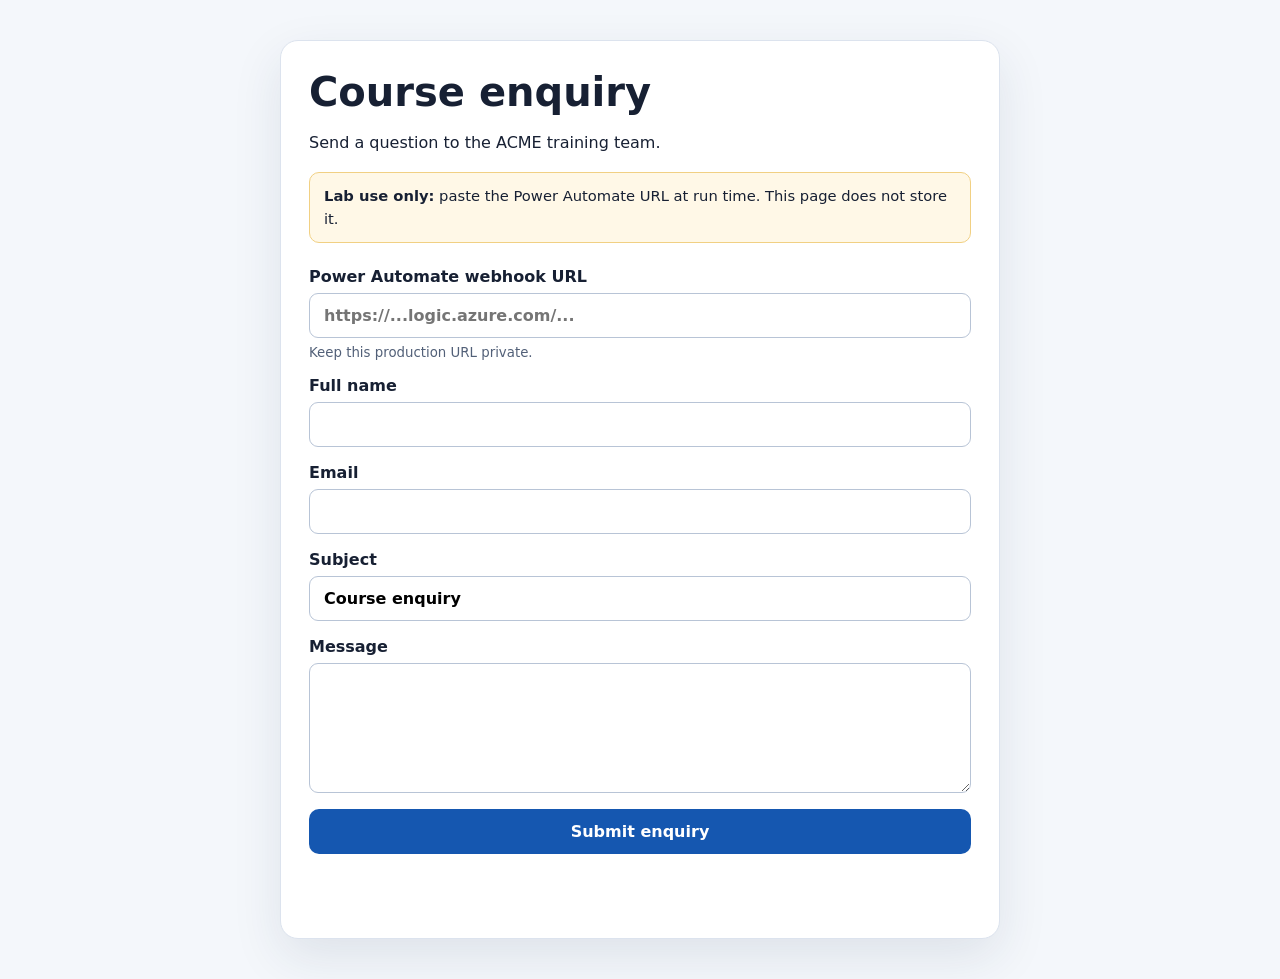
==== labs/Day 1/Lab 6A - External Enquiry Webhook/assets/enquiry-form.html @ 424aebd9 "feat: add webhook and IT support RAG labs" ====
<!doctype html>
<html lang="en">
<head>
  <meta charset="utf-8">
  <meta name="viewport" content="width=device-width, initial-scale=1">
  <title>ACME Course Enquiry</title>
  <style>
    :root { color-scheme: light; font-family: Inter, system-ui, sans-serif; }
    * { box-sizing: border-box; }
    body { margin: 0; background: #f4f7fb; color: #172033; }
    main { width: min(720px, calc(100% - 32px)); margin: 40px auto; }
    .card { background: #fff; border: 1px solid #dce3ee; border-radius: 18px; padding: 28px; box-shadow: 0 18px 50px rgba(31, 48, 80, .1); }
    h1 { margin: 0 0 8px; font-size: clamp(1.8rem, 5vw, 2.5rem); }
    p { line-height: 1.55; }
    .notice { padding: 12px 14px; background: #fff8e7; border: 1px solid #f1d083; border-radius: 10px; font-size: .92rem; }
    form { display: grid; gap: 16px; margin-top: 24px; }
    label { display: grid; gap: 7px; font-weight: 650; }
    input, textarea { width: 100%; padding: 12px 14px; border: 1px solid #b8c4d6; border-radius: 9px; font: inherit; }
    input:focus, textarea:focus { outline: 3px solid #d7e6ff; border-color: #2563eb; }
    textarea { min-height: 130px; resize: vertical; }
    button { padding: 13px 18px; border: 0; border-radius: 10px; background: #1557b0; color: #fff; font: inherit; font-weight: 750; cursor: pointer; }
    button:disabled { opacity: .6; cursor: wait; }
    #status { min-height: 24px; margin-top: 16px; font-weight: 650; }
    .ok { color: #087443; }
    .error { color: #b42318; }
    small { color: #526078; font-weight: 400; }
  </style>
</head>
<body>
  <main>
    <section class="card">
      <h1>Course enquiry</h1>
      <p>Send a question to the ACME training team.</p>
      <p class="notice"><strong>Lab use only:</strong> paste the Power Automate URL at run time. This page does not store it.</p>
      <form id="enquiry-form">
        <label>
          Power Automate webhook URL
          <input id="endpoint" type="url" required placeholder="https://...logic.azure.com/...">
          <small>Keep this production URL private.</small>
        </label>
        <label>
          Full name
          <input id="name" autocomplete="name" required>
        </label>
        <label>
          Email
          <input id="email" type="email" autocomplete="email" required>
        </label>
        <label>
          Subject
          <input id="subject" required value="Course enquiry">
        </label>
        <label>
          Message
          <textarea id="message" required></textarea>
        </label>
        <button id="submit-button" type="submit">Submit enquiry</button>
      </form>
      <p id="status" role="status" aria-live="polite"></p>
    </section>
  </main>
  <script>
    const form = document.querySelector("#enquiry-form");
    const button = document.querySelector("#submit-button");
    const status = document.querySelector("#status");

    form.addEventListener("submit", async (event) => {
      event.preventDefault();
      button.disabled = true;
      status.className = "";
      status.textContent = "Sending...";

      const endpoint = document.querySelector("#endpoint").value.trim();
      const payload = {
        name: document.querySelector("#name").value.trim(),
        email: document.querySelector("#email").value.trim(),
        subject: document.querySelector("#subject").value.trim(),
        message: document.querySelector("#message").value.trim()
      };

      try {
        const response = await fetch(endpoint, {
          method: "POST",
          headers: { "Content-Type": "text/plain;charset=UTF-8" },
          body: JSON.stringify(payload)
        });
        const body = await response.json().catch(() => ({}));
        if (!response.ok) throw new Error(body.message || `Request failed (${response.status})`);
        status.className = "ok";
        status.textContent = body.message || "Your enquiry was submitted.";
        form.reset();
      } catch (error) {
        status.className = "error";
        status.textContent = `${error.message}. Check the URL, flow run history, authentication, and CORS settings.`;
      } finally {
        button.disabled = false;
      }
    });
  </script>
</body>
</html>
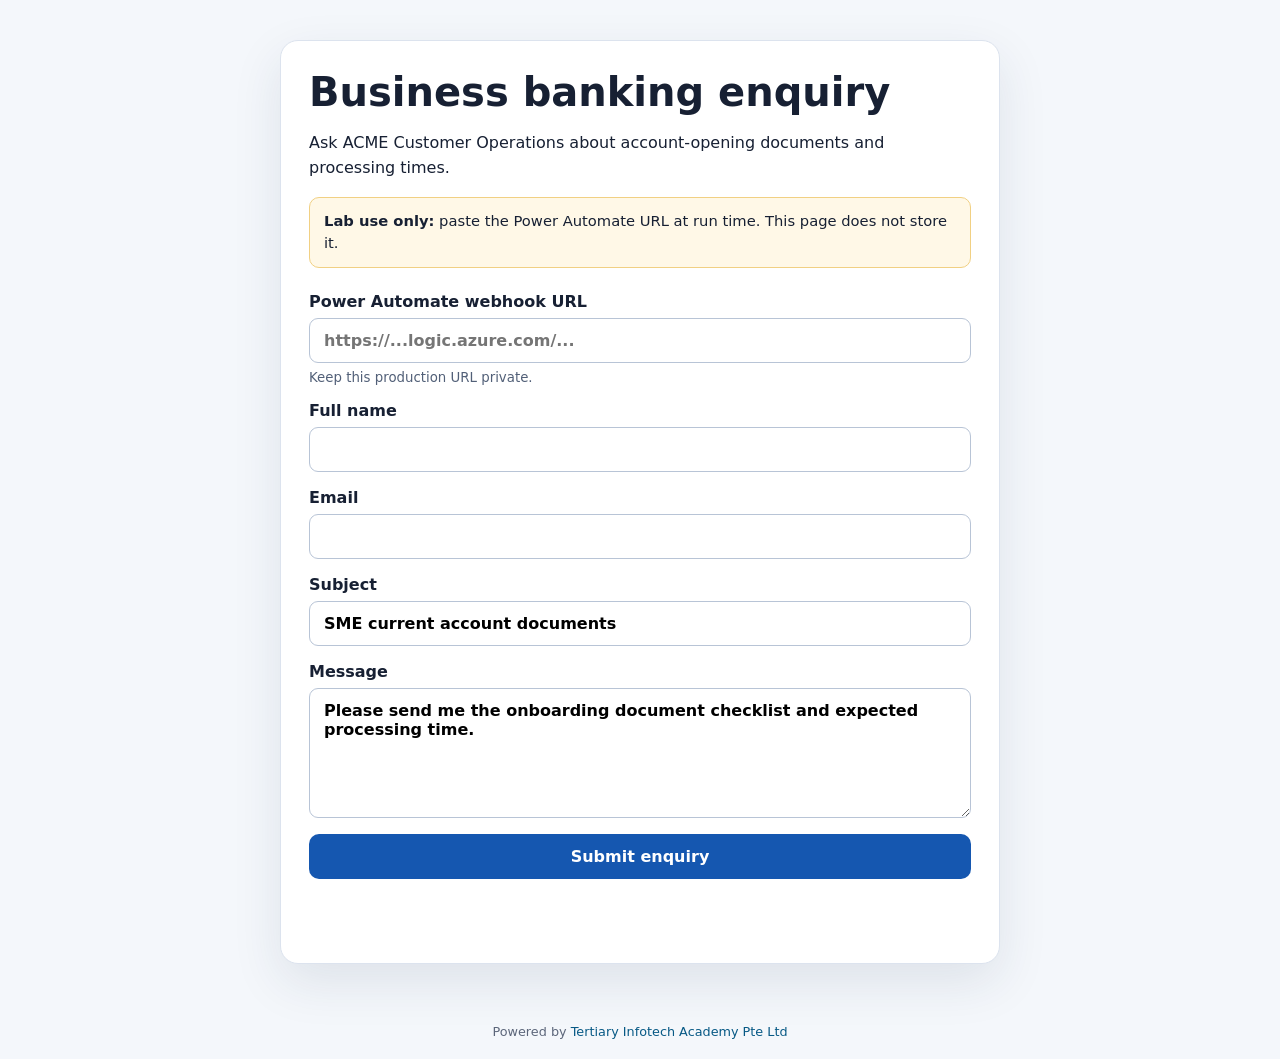
==== commit 0e1875f1: "feat: publish realistic automation and agent labs" ====
--- a/labs/Day 1/Lab 6A - External Enquiry Webhook/assets/enquiry-form.html
+++ b/labs/Day 1/Lab 6A - External Enquiry Webhook/assets/enquiry-form.html
@@ -3,7 +3,7 @@
 <head>
   <meta charset="utf-8">
   <meta name="viewport" content="width=device-width, initial-scale=1">
-  <title>ACME Course Enquiry</title>
+  <title>ACME Business Banking Enquiry</title>
   <style>
     :root { color-scheme: light; font-family: Inter, system-ui, sans-serif; }
     * { box-sizing: border-box; }
@@ -24,13 +24,16 @@
     .ok { color: #087443; }
     .error { color: #b42318; }
     small { color: #526078; font-weight: 400; }
+    .powered-footer { padding: 20px; text-align: center; color: #5c667a; font-size: .8rem; }
+    .powered-footer a { color: #075985; text-decoration: none; }
+    .powered-footer a:hover { text-decoration: underline; }
   </style>
 </head>
 <body>
   <main>
     <section class="card">
-      <h1>Course enquiry</h1>
-      <p>Send a question to the ACME training team.</p>
+      <h1>Business banking enquiry</h1>
+      <p>Ask ACME Customer Operations about account-opening documents and processing times.</p>
       <p class="notice"><strong>Lab use only:</strong> paste the Power Automate URL at run time. This page does not store it.</p>
       <form id="enquiry-form">
         <label>
@@ -48,17 +51,20 @@
         </label>
         <label>
           Subject
-          <input id="subject" required value="Course enquiry">
+          <input id="subject" required value="SME current account documents">
         </label>
         <label>
           Message
-          <textarea id="message" required></textarea>
+          <textarea id="message" required>Please send me the onboarding document checklist and expected processing time.</textarea>
         </label>
         <button id="submit-button" type="submit">Submit enquiry</button>
       </form>
       <p id="status" role="status" aria-live="polite"></p>
     </section>
   </main>
+  <footer class="powered-footer">
+    Powered by <a href="https://www.tertiaryinfotech.com/" target="_blank" rel="noopener">Tertiary Infotech Academy Pte Ltd</a>
+  </footer>
   <script>
     const form = document.querySelector("#enquiry-form");
     const button = document.querySelector("#submit-button");
